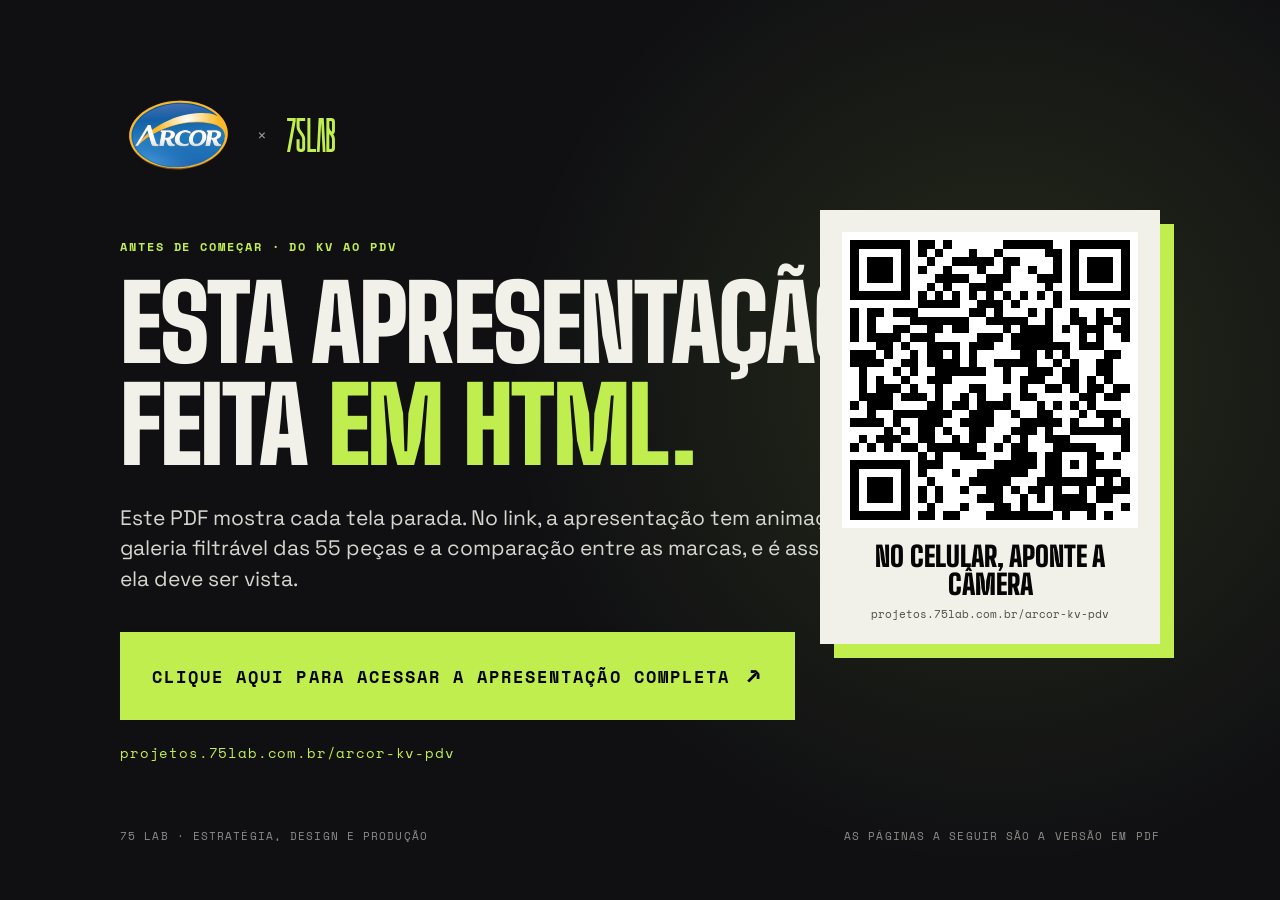
==== pdf-capa.html @ 5bd71863 "PDF: capa de abertura com link clicável para a versão em HTML e uma página por botão nas telas inter" ====
<!doctype html>
<html lang="pt-BR">
<head>
<meta charset="utf-8">
<meta name="robots" content="noindex">
<title>Do KV ao PDV · abrir em HTML</title>
<link href="https://fonts.googleapis.com/css2?family=Big+Shoulders+Display:wght@700;900&family=Space+Grotesk:wght@400;500;600;700&family=Space+Mono:wght@400;700&display=swap" rel="stylesheet">
<link rel="stylesheet" href="assets/deck.css">
<style>
html,body{width:1600px;height:900px;overflow:hidden;background:var(--ink-2)}
.abre{position:absolute;inset:0;padding:96px 120px;color:var(--paper);background:radial-gradient(700px circle at 78% 42%,rgba(192,238,78,.12),transparent 70%),var(--ink-2)}
.abre .marcas{display:flex;align-items:center;gap:20px}
.abre .marcas .arcor{height:78px}.abre .marcas .lab{height:34px}.abre .marcas span{font-family:var(--mono);opacity:.6}
.abre .eyebrow{display:block;margin:64px 0 18px;color:var(--lime)}
.abre h1{font-size:104px;line-height:.98;width:900px}
.abre h1 em{font-style:normal;color:var(--lime)}
.abre p{font-size:21px;line-height:1.45;width:780px;margin:26px 0 38px;opacity:.88}
.abre .botao{font-size:17px;padding:24px 30px;gap:16px}
.abre .botao b{font-size:24px}
.abre .url{display:block;font-family:var(--mono);font-size:14px;letter-spacing:.06em;margin-top:22px;color:var(--lime)}
.abre .qr{position:absolute;right:120px;top:210px;width:340px;background:var(--paper);color:var(--ink);padding:22px;text-align:center;box-shadow:14px 14px 0 var(--lime)}
.abre .qr img{width:100%;display:block;margin-bottom:14px}
.abre .qr b{display:block;font-family:var(--titulo);font-weight:900;font-size:28px;text-transform:uppercase;line-height:1}
.abre .qr small{display:block;font-family:var(--mono);font-size:11px;margin-top:8px;opacity:.7}
.abre .pe{position:absolute;left:120px;right:120px;bottom:56px;font-family:var(--mono);font-size:11px;letter-spacing:.1em;text-transform:uppercase;opacity:.55;display:flex;justify-content:space-between}
</style>
</head>
<body>
<div class="abre">
  <div class="marcas"><img class="arcor" src="assets/logos/arcor.svg" alt="Arcor"><span>×</span><img class="lab" src="assets/logos/75lab-logo-lime.svg" alt="75 LAB"></div>
  <span class="eyebrow">Antes de começar · Do KV ao PDV</span>
  <h1>Esta apresentação foi feita <em>em HTML.</em></h1>
  <p>Este PDF mostra cada tela parada. No link, a apresentação tem animação, a galeria filtrável das 55 peças e a comparação entre as marcas, e é assim que ela deve ser vista.</p>
  <a class="botao cheio" href="https://projetos.75lab.com.br/arcor-kv-pdv/">Clique aqui para acessar a apresentação completa <b>↗</b></a>
  <span class="url">projetos.75lab.com.br/arcor-kv-pdv</span>
  <div class="qr"><img src="assets/qr/kv-pdv.svg" alt="QR da apresentação"><b>No celular, aponte a câmera</b><small>projetos.75lab.com.br/arcor-kv-pdv</small></div>
  <div class="pe"><span>75 LAB · Estratégia, Design e Produção</span><span>As páginas a seguir são a versão em PDF</span></div>
</div>
</body>
</html>
---- assets/deck.css ----
/* Arcor × 75 LAB · Do KV ao PDV · identidade do 75lab.com.br
   palco fixo 1600x900 escalado; cantos retos; Big Shoulders + Space Grotesk + Space Mono */
:root{
  --ink:#050505;--ink-2:#101013;--ink-3:#17171c;--ink-4:#22222a;
  --paper:#F2F1E9;--paper-2:#E7E5DA;--paper-3:#DAD7C8;
  --lime:#C0EE4E;--lime-2:#AFD637;--teal:#01A290;--teal-2:#06C6AE;--alerta:#E8412C;
  --titulo:'Big Shoulders Display',Impact,sans-serif;--corpo:'Space Grotesk',system-ui,sans-serif;--mono:'Space Mono',ui-monospace,monospace;
  --linha-c:rgba(5,5,5,.16);--linha-e:rgba(242,241,233,.16);
  --mx:50%;--my:50%;
  --miolo:.88;--borda:calc(800px - 728px * var(--miolo));
}
*{box-sizing:border-box;margin:0;padding:0}
html,body{height:100%;background:var(--ink);overflow:hidden;color:var(--paper);font-family:var(--corpo);-webkit-font-smoothing:antialiased}
body.tem-mouse,body.tem-mouse *{cursor:none!important}
button{font:inherit;color:inherit;background:none;border:0}
a{color:inherit}
#wrap{position:fixed;inset:0;overflow:hidden;background:var(--ink)}
#stage{position:absolute;left:50%;top:50%;width:1600px;height:900px;margin:-450px 0 0 -800px;transform-origin:center;overflow:hidden;background:var(--ink-2)}

/* ---------- telas ---------- */
.tela{position:absolute;inset:0;overflow:hidden;visibility:hidden;opacity:0}
.tela.ativa{visibility:visible;opacity:1}
/* miolo: o conteúdo encolhe por igual a partir do centro e sobra respiro nas bordas */
.miolo{position:absolute;inset:0;transform:scale(var(--miolo));transform-origin:50% 50%}
.tela[data-tema=claro]{background:var(--paper);color:var(--ink)}
.tela[data-tema=claro2]{background:var(--paper-2);color:var(--ink)}
.tela[data-tema=escuro]{background:var(--ink-2);color:var(--paper)}
.tela[data-tema=lime]{background:var(--lime);color:var(--ink)}
.tela[data-tema=escuro]::before{content:'';position:absolute;inset:0;pointer-events:none;background:radial-gradient(520px circle at var(--mx) var(--my),rgba(192,238,78,.075),rgba(1,162,144,.035) 40%,transparent 70%)}
.grao{position:absolute;inset:0;pointer-events:none;opacity:.07;mix-blend-mode:overlay;z-index:30;background-image:url("data:image/svg+xml;utf8,<svg xmlns='http://www.w3.org/2000/svg' width='160' height='160'><filter id='n'><feTurbulence type='fractalNoise' baseFrequency='.9' numOctaves='2'/></filter><rect width='100%' height='100%' filter='url(%23n)'/></svg>")}

/* ---------- tipografia ---------- */
h1,h2,h3,.num{font-family:var(--titulo);font-weight:900;text-transform:uppercase;letter-spacing:-.02em;line-height:1.04}
h2{font-size:64px}
.eyebrow{font-family:var(--mono);font-weight:700;font-size:12px;letter-spacing:.16em;text-transform:uppercase}
.eyebrow b{color:var(--teal)}
[data-tema=escuro] .eyebrow b{color:var(--lime)}
.apagada{opacity:.38}
.t-lime{color:var(--lime)}.t-teal{color:var(--teal)}
[data-tema=claro] .t-lime,[data-tema=claro2] .t-lime{color:var(--teal)}
.onda{position:relative;white-space:nowrap}
.onda::after{content:'';position:absolute;left:0;right:0;bottom:-.08em;height:.16em;background:url("data:image/svg+xml;utf8,<svg xmlns='http://www.w3.org/2000/svg' width='40' height='12' viewBox='0 0 40 12'><path d='M0 6 Q10 0 20 6 T40 6' fill='none' stroke='%2301A290' stroke-width='3'/></svg>") repeat-x left center/40px 100%;transform:scaleX(0);transform-origin:left;transition:transform .9s cubic-bezier(.2,.7,.2,1) .5s}
.tela.ativa .onda::after{transform:scaleX(1)}
.lead{font-size:18px;line-height:1.5;max-width:640px}
.mono{font-family:var(--mono)}
.peq{font-size:14px;line-height:1.45}
.fonte{position:absolute;left:72px;right:72px;bottom:40px;font-size:9.5px;font-family:var(--mono);opacity:.5;line-height:1.45;letter-spacing:.02em}
.selo{display:inline-flex;align-items:center;gap:8px;font-family:var(--mono);font-size:11px;font-weight:700;letter-spacing:.12em;text-transform:uppercase;padding:6px 10px;background:var(--ink);color:var(--lime)}
[data-tema=escuro] .selo{background:var(--lime);color:var(--ink)}
.selo.pendente{background:transparent;color:inherit;border:2px dashed currentColor}

/* frase de fecho de cada tela */
.fecho{position:absolute;left:72px;right:72px;bottom:86px;display:flex;gap:18px;align-items:flex-start;font-family:var(--mono);font-size:13px;line-height:1.55;letter-spacing:.02em;text-transform:uppercase;padding-top:16px;border-top:2px solid var(--linha-c)}
[data-tema=escuro] .fecho{border-color:var(--linha-e)}
.fecho::before{content:'';flex:none;width:14px;height:14px;margin-top:3px;background:var(--teal)}
[data-tema=escuro] .fecho::before{background:var(--lime)}
[data-tema=lime] .fecho::before{background:var(--ink)}

/* ---------- botões ---------- */
.botao{display:inline-flex;align-items:center;gap:12px;font-family:var(--mono);font-weight:700;font-size:12px;letter-spacing:.12em;text-transform:uppercase;padding:14px 20px;border:2px solid currentColor;background:transparent;color:inherit;text-decoration:none;transition:transform .2s,background .2s,color .2s,box-shadow .2s;white-space:nowrap}
.botao:hover{background:var(--lime);color:var(--ink);border-color:var(--ink);transform:translate(-2px,-2px);box-shadow:3px 3px 0 var(--ink)}
.botao.cheio{background:var(--lime);color:var(--ink);border-color:var(--lime)}
[data-tema=claro] .botao.cheio,[data-tema=claro2] .botao.cheio,[data-tema=lime] .botao.cheio{background:var(--ink);color:var(--lime);border-color:var(--ink)}
.botao.cheio:hover{background:var(--paper);color:var(--ink);border-color:var(--ink)}
.botao.mini{padding:9px 13px;font-size:11px}
.seta::after{content:'→';font-family:var(--corpo);font-size:16px;transition:transform .2s}
.botao:hover .seta::after,.seta:hover::after{transform:translateX(3px)}

/* ícones */
.ic{width:40px;height:40px;fill:none;stroke:currentColor;stroke-width:3;stroke-linecap:square;stroke-linejoin:miter;flex:none}
.ic.p{width:24px;height:24px;stroke-width:3.5}
.ic.g{width:56px;height:56px}
.tela.ativa .ic.vivo{animation:icone 3.2s ease-in-out infinite}
@keyframes icone{0%,100%{transform:translateY(0)}50%{transform:translateY(-4px)}}

/* entrada dos elementos */
.anima{opacity:0;transform:translateY(26px);transition:opacity .7s ease,transform .7s cubic-bezier(.2,.7,.2,1)}
.anima.esq{transform:translateX(-30px)}.anima.dir{transform:translateX(30px)}.anima.zoom{transform:scale(.94)}
.tela.ativa .anima{opacity:1;transform:none}
.tela.ativa .d1{transition-delay:.15s}.tela.ativa .d2{transition-delay:.28s}.tela.ativa .d3{transition-delay:.41s}
.tela.ativa .d4{transition-delay:.54s}.tela.ativa .d5{transition-delay:.67s}.tela.ativa .d6{transition-delay:.8s}.tela.ativa .d7{transition-delay:.93s}

/* barras animadas */
.barra{height:10px;background:rgba(5,5,5,.1);position:relative;overflow:hidden}
[data-tema=escuro] .barra{background:rgba(242,241,233,.1)}
.barra i{position:absolute;left:0;top:0;bottom:0;width:0;background:var(--teal);transition:width 1.2s cubic-bezier(.2,.7,.2,1) .4s}
[data-tema=escuro] .barra i{background:var(--lime)}
.tela.ativa .barra i{width:var(--w)}

/* formas soltas do site */
.forma{position:absolute;pointer-events:none}
.forma.circ{width:150px;height:150px;border-radius:50%;border:2px dashed var(--teal);animation:gira 28s linear infinite;opacity:.55}
.forma.quad{width:22px;height:22px;background:var(--lime)}
.forma.anel{width:46px;height:46px;border-radius:50%;border:3px solid var(--teal-2);animation:pulsa 2.6s ease-in-out infinite}
@keyframes gira{to{transform:rotate(360deg)}}
@keyframes pulsa{50%{transform:scale(1.25);opacity:.4}}

/* ---------- moldura global (topo, rodapé, transição) ---------- */
#topo{position:absolute;top:30px;left:var(--borda);right:var(--borda);height:44px;display:flex;align-items:center;justify-content:space-between;z-index:40;pointer-events:none;transition:color .3s}
#topo .marcas{display:flex;align-items:center;gap:16px;pointer-events:auto}
#topo .marcas img{display:block}
#topo .alp{height:34px}
#topo .lab{height:20px}
#topo .x{font-family:var(--mono);font-size:12px;opacity:.55}
#topo .dir{display:flex;align-items:center;gap:22px}
#topo .cap{font-family:var(--mono);font-size:11px;letter-spacing:.16em;text-transform:uppercase;opacity:.7;transition:opacity .3s}
#btnSumario{pointer-events:auto;display:flex;align-items:center;gap:10px;font-family:var(--mono);font-weight:700;font-size:11px;letter-spacing:.14em;text-transform:uppercase;padding:9px 12px;border:2px solid currentColor;transition:background .2s,color .2s}
#btnSumario:hover{background:var(--lime);color:var(--ink);border-color:var(--ink)}
#btnSumario span{display:grid;gap:3px}#btnSumario span i{display:block;width:14px;height:2px;background:currentColor}
#stage.t-escuro #topo,#stage.t-escuro #rodape{color:var(--paper)}
#stage.t-claro #topo,#stage.t-claro #rodape,#stage.t-lime #topo,#stage.t-lime #rodape{color:var(--ink)}
#stage.t-foto #topo{color:var(--paper)}
#topo .marcas img.m-claro{display:none}
#stage.t-claro #topo .marcas img.m-escuro,#stage.t-lime #topo .marcas img.m-escuro{display:none}
#stage.t-claro #topo .marcas img.m-claro,#stage.t-lime #topo .marcas img.m-claro{display:block}
#stage.capa #topo .cap{opacity:0}

#rodape{position:absolute;left:var(--borda);right:var(--borda);bottom:22px;height:30px;display:flex;align-items:center;justify-content:space-between;z-index:40;font-family:var(--mono);font-size:11px;letter-spacing:.14em;text-transform:uppercase}
#rodape .assin{opacity:.55}
#rodape .nav{display:flex;align-items:center;gap:12px}
#rodape .nav button{width:34px;height:30px;border:2px solid currentColor;display:grid;place-items:center;font-family:var(--corpo);font-size:15px;transition:background .2s,color .2s}
#rodape .nav button:hover{background:var(--lime);color:var(--ink);border-color:var(--ink)}
#rodape .nav button:disabled{opacity:.25}
#cont{min-width:70px;text-align:center}
#prog{position:absolute;left:0;right:0;bottom:0;height:5px;background:rgba(127,127,127,.18);z-index:41}
#prog i{display:block;height:100%;width:0;background:var(--lime);transition:width .6s cubic-bezier(.2,.7,.2,1)}
#stage.t-lime #prog i{background:var(--ink)}

#wipe{position:absolute;inset:0;z-index:60;background:var(--lime);display:grid;place-items:center;pointer-events:none;clip-path:inset(0 0 0 100%)}
#wipe img{height:30px;opacity:.9}
#wipe.ink{background:var(--ink)}

/* sumário */
#sumario{position:absolute;inset:0;z-index:70;background:var(--ink);color:var(--paper);display:none;padding:110px var(--borda) 70px}
#sumario.aberto{display:block;animation:entra .35s ease}
@keyframes entra{from{opacity:0;transform:translateY(-14px)}}
#sumario h2{font-size:56px;margin-bottom:26px}
#sumario h2 span{color:var(--lime)}
#sumario .fechar{position:absolute;top:34px;right:var(--borda)}
#sumario ol{list-style:none;display:grid;grid-template-columns:repeat(4,1fr);gap:0 30px;counter-reset:s}
#sumario li{border-top:2px solid var(--linha-e)}
#sumario li button{width:100%;display:flex;gap:14px;align-items:baseline;padding:11px 4px;text-align:left;font-family:var(--corpo);font-size:16px;line-height:1.25;transition:background .2s,color .2s,padding .2s}
#sumario li button b{font-family:var(--mono);font-size:11px;color:var(--lime);flex:none;width:26px}
#sumario li button:hover,#sumario li button.atual{background:var(--lime);color:var(--ink);padding-left:12px}
#sumario li button:hover b,#sumario li button.atual b{color:var(--ink)}
#sumario .cap-s{grid-column:1/-1;font-family:var(--mono);font-size:11px;letter-spacing:.16em;color:var(--teal-2);text-transform:uppercase;margin:14px 0 6px;border:0}

/* lightbox */
#caixa{position:fixed;inset:0;background:rgba(5,5,5,.94);display:none;z-index:90;flex-direction:column;align-items:center;justify-content:center;gap:16px;padding:40px}
#caixa.aberta{display:flex;animation:entra .25s ease}
#caixa img{max-width:88vw;max-height:78vh;object-fit:contain}
#caixa p{font-family:var(--mono);font-size:12px;color:var(--paper);opacity:.75;letter-spacing:.08em;text-transform:uppercase}
#caixa .fechar{position:absolute;top:22px;right:28px;font-family:var(--mono);font-size:12px;letter-spacing:.12em;color:var(--paper);border:2px solid var(--paper);padding:10px 14px;text-transform:uppercase}
#caixa .fechar:hover{background:var(--lime);color:var(--ink);border-color:var(--lime)}
.amplia{cursor:zoom-in}

/* cursor em dois tons + anel que segue */
#cursor,#anel{position:fixed;left:0;top:0;pointer-events:none;z-index:100;display:none}
body.tem-mouse #cursor,body.tem-mouse #anel{display:block}
#cursor{width:10px;height:10px;margin:-5px 0 0 -5px;border-radius:50%;background:var(--ink);box-shadow:0 0 0 2px var(--paper),0 0 0 4px rgba(5,5,5,.3)}
#anel{width:38px;height:38px;margin:-19px 0 0 -19px;border-radius:50%;border:2px solid var(--ink);box-shadow:0 0 0 2px var(--paper);display:none;transition:width .2s,height .2s,margin .2s,background .2s,border-color .2s}
#anel span{position:absolute;inset:0;display:grid;place-items:center;font-family:var(--mono);font-size:10px;font-weight:700;letter-spacing:.08em;color:var(--ink);opacity:0;transition:opacity .2s;text-transform:uppercase}
#anel.sobre{width:66px;height:66px;margin:-33px 0 0 -33px;background:var(--lime);border-color:var(--ink)}
#anel.sobre span{opacity:1}
body.tem-mouse.clicou #anel{transform:scale(.8)}

/* celular em pé */
#gire{position:fixed;inset:0;z-index:120;background:var(--ink);color:var(--paper);display:none;flex-direction:column;align-items:center;justify-content:center;gap:22px;padding:32px;text-align:center}
#gire img{height:22px}
#gire h3{font-size:40px}
#gire p{font-size:16px;line-height:1.5;opacity:.8;max-width:320px}
#gire .tel{width:54px;height:90px;border:3px solid var(--lime);animation:tomba 2.4s ease-in-out infinite}
@keyframes tomba{0%,30%{transform:rotate(0)}60%,100%{transform:rotate(-90deg)}}
@media (max-width:760px) and (orientation:portrait){body:not(.forcar) #gire{display:flex}}

@media (prefers-reduced-motion:reduce){*{transition:none!important;animation:none!important}}
/* temporizador: barra que enche no botão aberto até o próximo abrir sozinho */
.relogio-auto{position:absolute;left:0;bottom:0;height:4px;width:0;background:var(--teal);z-index:5;pointer-events:none;transition-property:width;transition-timing-function:linear}
[data-tema=escuro] .relogio-auto{background:var(--lime)}
[data-tema=lime] .relogio-auto{background:var(--ink)}
.relogio-auto.corre{width:100%}

/* modo PDF (?pdf=1): tudo no estado final, sem movimento nem controles de navegação */
.pdf .anima{transition:none!important;opacity:1!important;transform:none!important}
.pdf *,.pdf *::before,.pdf *::after{animation:none!important}
.pdf .onda::after{transition:none!important}
.pdf #cursor,.pdf #anel,.pdf #prog,.pdf #btnSumario,.pdf #btnPdf,.pdf #rodape .nav button,.pdf #gire{display:none!important}
.pdf .so-tela{display:none!important}
#btnPdf{pointer-events:auto;display:flex;align-items:center;gap:8px;font-family:var(--mono);font-weight:700;font-size:11px;letter-spacing:.14em;text-transform:uppercase;padding:9px 12px;border:2px solid currentColor;text-decoration:none;transition:background .2s,color .2s}
#btnPdf svg{width:14px;height:14px;fill:none;stroke:currentColor;stroke-width:2.6;stroke-linecap:square}
#btnPdf:hover{background:var(--lime);color:var(--ink);border-color:var(--ink)}
#topo .dir{gap:12px}
#topo .dir .cap{margin-right:10px}
.pdf *,.pdf *::before,.pdf *::after{transition:none!important}
/* =====================================================================
   REORGANIZAÇÃO 29/10: capítulos, resumo e telas novas
   ===================================================================== */
/* chamada de clique: tudo que se clica diz que se clica */
.cta{display:inline-flex;align-items:center;gap:8px;font-family:var(--mono);font-size:11px;font-weight:700;letter-spacing:.12em;text-transform:uppercase;padding:6px 10px 6px 8px;background:var(--lime);color:var(--ink);position:absolute;z-index:6;white-space:nowrap}
.cta .ic{width:18px;height:18px;stroke-width:3.2;animation:toque 1.6s ease-in-out infinite}
[data-tema=lime] .cta{background:var(--ink);color:var(--lime)}
@keyframes toque{0%,100%{transform:translateY(0)}50%{transform:translateY(-3px) rotate(-8deg)}}
.destaque-cap{display:inline-block;font-family:var(--mono);font-weight:700;font-size:13px;letter-spacing:.16em;text-transform:uppercase;background:var(--ink);color:var(--lime);padding:7px 12px}
[data-tema=escuro] .destaque-cap{background:var(--lime);color:var(--ink)}

/* sumário em colunas, agrupado por capítulo */
#sumario ol{display:block;column-count:4;column-gap:30px}
#sumario li{break-inside:avoid}
#sumario li.cap-s{border:0;color:var(--lime);font-family:var(--mono);font-size:11px;letter-spacing:.16em;text-transform:uppercase;padding:14px 0 4px}
#sumario li button{padding:8px 4px;font-size:14.5px}

/* capa de capítulo */
.s-cap .num-cap{position:absolute;right:40px;bottom:-60px;font-family:var(--titulo);font-weight:900;font-size:640px;line-height:.8;color:var(--lime);opacity:.1;letter-spacing:-.04em}
.s-cap .texto{position:absolute;left:72px;top:190px;width:900px}
.s-cap .eyebrow{display:block;margin-bottom:22px}
.s-cap h2{font-size:118px;line-height:.96;margin-bottom:24px}
.s-cap .lead{font-size:24px;max-width:780px;opacity:.85}
.s-cap .dentro{position:absolute;left:1050px;top:200px;width:478px;list-style:none;counter-reset:d}
.s-cap .dentro li{display:flex;gap:16px;align-items:baseline;padding:13px 6px;border-top:2px solid var(--linha-e);font-size:19px;line-height:1.3;transition:background .2s,color .2s,padding .2s}
.s-cap .dentro li:hover{background:var(--lime);color:var(--ink);padding-left:14px}
.s-cap .dentro li i{font-style:normal;font-family:var(--mono);font-size:11px;color:var(--lime);font-weight:700}
.s-cap .dentro li:hover i{color:var(--ink)}
.s-cap .trilha-cap{position:absolute;left:72px;right:72px;bottom:100px;display:grid;grid-template-columns:repeat(8,1fr);gap:6px}
.s-cap .trilha-cap span{border-top:5px solid rgba(242,241,233,.18);padding-top:9px;font-family:var(--mono);font-size:11px;font-weight:700;letter-spacing:.1em;opacity:.55;transition:opacity .2s,border-color .2s}
.s-cap .trilha-cap span b{display:block;font-family:var(--corpo);font-weight:500;font-size:12.5px;letter-spacing:0;margin-top:4px;line-height:1.25}
.s-cap .trilha-cap span.feito{border-color:var(--teal-2);opacity:.75}
.s-cap .trilha-cap span.on{border-color:var(--lime);opacity:1;color:var(--lime)}
.s-cap .trilha-cap span:hover{opacity:1}

/* resumo executivo */
.s-res .destaque-cap{position:absolute;left:72px;top:110px}
.s-res h2{position:absolute;left:72px;top:160px;width:1300px;font-size:60px}
.s-res .quatro{position:absolute;left:72px;right:72px;top:318px;display:grid;grid-template-columns:repeat(4,1fr);gap:14px}
.s-res .bl{background:#fff;border:2px solid var(--linha-c);padding:22px 22px 20px;position:relative;min-height:330px}
.s-res .bl:nth-child(2){background:var(--ink);color:var(--paper);border-color:var(--ink)}
.s-res .bl .n{font-family:var(--mono);font-size:11px;font-weight:700;color:var(--teal);letter-spacing:.12em}
.s-res .bl:nth-child(2) .n,.s-res .bl:nth-child(2) strong{color:var(--lime)}
.s-res .bl b{display:block;font-family:var(--titulo);font-weight:900;font-size:30px;text-transform:uppercase;margin:6px 0 14px}
.s-res .bl strong{display:block;font-family:var(--titulo);font-weight:900;font-size:86px;line-height:.85;color:var(--teal)}
.s-res .bl em{display:block;font-style:normal;font-family:var(--mono);font-size:11px;letter-spacing:.1em;text-transform:uppercase;margin:6px 0 14px;opacity:.8}
.s-res .bl p{font-size:15.5px;line-height:1.45}
.s-res .faixa-res{position:absolute;left:72px;right:72px;top:672px;display:grid;grid-template-columns:repeat(3,1fr);gap:14px}
.s-res .faixa-res div{display:flex;gap:12px;align-items:flex-start;border-top:3px solid var(--ink);padding-top:12px;font-size:15px;line-height:1.4}
.s-res .faixa-res .ic{width:26px;height:26px;color:var(--teal);flex:none}

/* =====================================================================
   DO KV AO PDV · peças comuns
   ===================================================================== */
#topo .arc{height:40px}
#topo .marcas{transition:opacity .3s}
#stage.capa #topo .marcas{opacity:0}
.tela>.miolo>.eyebrow{position:absolute;left:72px;top:104px}
.tela>.miolo>h2{position:absolute;left:72px;top:134px;width:1300px;font-size:58px}
.num{font-family:var(--titulo);font-weight:900;letter-spacing:-.02em;line-height:.9}
.duas-marcas{display:flex;align-items:center;gap:22px}
.duas-marcas .arcor{height:92px;display:block}
.duas-marcas .lab{height:40px;display:block}
.duas-marcas span{font-family:var(--mono);font-size:16px;opacity:.6}
.liga{fill:none;stroke:var(--teal);stroke-width:3;stroke-dasharray:1600;stroke-dashoffset:1600;transition:stroke-dashoffset 1.6s cubic-bezier(.4,0,.2,1) .6s}
[data-tema=escuro] .liga{stroke:var(--lime)}
.tela.ativa .liga{stroke-dashoffset:0}
.etq{position:absolute;left:10px;bottom:10px;background:var(--lime);color:var(--ink);padding:4px 9px 5px;font-family:var(--mono);font-size:9.5px;font-weight:700;letter-spacing:.08em;text-transform:uppercase;line-height:1.3;z-index:2}
.etq b{display:block;font-family:var(--titulo);font-weight:900;font-size:16px;letter-spacing:0}
figure{margin:0}
.amplia img{transition:transform .35s}
.amplia:hover img,img.amplia:hover{transform:translateY(-3px)}

/* 01 capa */
.s-capa{background:#000}
.s-capa .kvs-capa{position:absolute;top:-60px;bottom:-60px;left:760px;right:-120px;display:grid;grid-template-columns:1fr 1fr;grid-template-rows:1fr 1fr;gap:14px;transform:rotate(-5deg)}
.s-capa .kvs-capa img{width:100%;height:100%;object-fit:cover;display:block;animation:respira-kv 14s ease-in-out infinite}
.s-capa .kvs-capa img:nth-child(2){animation-delay:-3.5s}.s-capa .kvs-capa img:nth-child(3){animation-delay:-7s}.s-capa .kvs-capa img:nth-child(4){animation-delay:-10.5s}
@keyframes respira-kv{0%,100%{transform:scale(1)}50%{transform:scale(1.05)}}
.s-capa .veu{position:absolute;inset:0;background:linear-gradient(90deg,#050505 0%,#050505 44%,rgba(5,5,5,.7) 56%,rgba(5,5,5,.1) 80%),linear-gradient(0deg,rgba(5,5,5,.85),transparent 30%)}
.s-capa .texto{position:absolute;left:72px;top:112px;width:880px}
.s-capa .eyebrow{display:block;margin-top:30px}
.s-capa h1{font-size:104px;line-height:1.02;margin:16px 0 20px}
.s-capa h1 span{color:var(--lime)}
.s-capa .lead{font-size:18px;opacity:.88;max-width:640px;margin-bottom:24px}
.nums-capa{display:flex;gap:28px;margin-bottom:28px}
.nums-capa span{font-family:var(--mono);font-size:11px;font-weight:700;letter-spacing:.1em;text-transform:uppercase;opacity:.85}
.nums-capa b{display:block;font-family:var(--titulo);font-size:56px;color:var(--lime);line-height:1;letter-spacing:0}
.s-capa .acoes{display:flex;gap:12px;flex-wrap:wrap}
.s-capa .marquee{position:absolute;left:0;right:0;bottom:84px;height:52px;background:var(--lime);color:var(--ink);overflow:hidden;display:flex;align-items:center;transform:rotate(-1.2deg) scale(1.03)}
.s-capa .marquee div{display:flex;gap:40px;white-space:nowrap;font-family:var(--titulo);font-weight:900;font-size:28px;text-transform:uppercase;animation:corre 38s linear infinite;padding-left:40px}
.s-capa .marquee span::after{content:'✦';margin-left:40px;font-size:18px;vertical-align:middle}
@keyframes corre{to{transform:translateX(-50%)}}

/* 02 por que */
.s-porq>.miolo>.lead{position:absolute;left:72px;top:290px;width:900px;font-size:19px;max-width:none}
.s-porq .trio{position:absolute;left:72px;right:72px;top:420px;display:flex;align-items:stretch}
.s-porq .trio>div{flex:1;background:#fff;border:2px solid var(--ink);padding:24px}
.s-porq .trio>div.sai{background:var(--ink);color:var(--paper)}
.s-porq .trio .n{font-family:var(--mono);font-size:11px;font-weight:700;letter-spacing:.14em;text-transform:uppercase;color:var(--teal)}
.s-porq .trio .sai .n{color:var(--lime)}
.s-porq .trio .num{display:block;font-size:110px;color:var(--teal);margin:6px 0 4px}
.s-porq .trio .sai .num{color:var(--lime)}
.s-porq .trio b{display:block;font-family:var(--titulo);font-weight:900;font-size:28px;text-transform:uppercase;margin-bottom:8px}
.s-porq .trio p{font-size:15px;line-height:1.45}
.sta{flex:0 0 56px;position:relative;font-style:normal}
.sta::before{content:'';position:absolute;left:8px;right:14px;top:50%;height:3px;background:var(--teal)}
.sta::after{content:'';position:absolute;right:6px;top:calc(50% - 8px);border:9px solid transparent;border-left:10px solid var(--teal);border-right:0}
.s-porq .aviso{position:absolute;left:72px;right:72px;top:728px;display:flex;gap:10px;align-items:center;font-family:var(--mono);font-size:11.5px;letter-spacing:.04em;opacity:.75}
.s-porq .aviso .ic{color:var(--teal)}

/* 03 KVs */
.s-kvs .quatro-kv{position:absolute;left:72px;right:72px;top:262px;display:grid;grid-template-columns:1fr 1fr;gap:16px 18px}
.s-kvs figure{position:relative;height:250px;overflow:hidden;background:#000}
.s-kvs figure img{width:100%;height:100%;object-fit:cover;display:block;opacity:.92}
.s-kvs figure::after{content:'';position:absolute;inset:0;background:linear-gradient(0deg,rgba(5,5,5,.9),rgba(5,5,5,0) 55%);pointer-events:none}
.s-kvs figure q{position:absolute;left:20px;right:140px;bottom:16px;z-index:2;font-family:var(--titulo);font-weight:900;font-size:30px;line-height:1.02;text-transform:uppercase;quotes:'“' '”'}
.s-kvs figure span{position:absolute;right:16px;bottom:18px;z-index:2;font-family:var(--mono);font-size:11px;font-weight:700;letter-spacing:.12em;text-transform:uppercase;color:var(--lime)}
.s-kvs .cta{right:72px;top:228px}

/* 04 método */
.s-met .degraus4{position:absolute;left:72px;right:72px;top:262px;display:grid;grid-template-columns:repeat(4,1fr);gap:16px}
.s-met .dg{background:#fff;border:2px solid var(--ink);padding:22px 20px 18px;position:relative;min-height:250px}
.s-met .dg .n{position:absolute;top:16px;right:18px;font-family:var(--titulo);font-weight:900;font-size:40px;color:var(--teal);line-height:1}
.s-met .dg .ic{color:var(--teal)}
.s-met .dg b{display:block;font-family:var(--titulo);font-weight:900;font-size:27px;text-transform:uppercase;margin:12px 0 8px;line-height:1.02}
.s-met .dg p{font-size:14.5px;line-height:1.45;margin-bottom:12px}
.s-met .dg em{display:block;font-style:normal;font-family:var(--mono);font-size:10.5px;font-weight:700;letter-spacing:.04em;text-transform:uppercase;border-top:2px dashed var(--linha-c);padding-top:10px;color:var(--teal)}
.s-met .liga-met{position:absolute;left:0;right:0;bottom:-26px;width:100%;height:20px;color:var(--teal)}
.s-met .exemplo{position:absolute;left:72px;right:72px;top:572px;display:flex;align-items:center;gap:14px;background:var(--ink);color:var(--paper);padding:14px}
.s-met .exemplo img{height:150px;width:auto;display:block}
.s-met .exemplo img:first-child{width:268px;object-fit:cover}
.s-met .exemplo .seta-ex{width:40px;height:40px;color:var(--lime)}
.s-met .exemplo p{flex:1;font-family:var(--titulo);font-weight:900;font-size:26px;line-height:1.05;text-transform:uppercase;padding-left:10px}

/* 05 a regra */
.s-reg .lados{position:absolute;left:72px;top:262px;width:880px;display:grid;grid-template-columns:1fr 1fr;gap:16px}
.s-reg .lados>div{border:2px solid var(--linha-e);padding:20px 22px}
.s-reg .lados .entra{border-color:var(--lime)}
.s-reg .lados .eyebrow{display:flex;align-items:center;gap:8px;margin-bottom:12px}
.s-reg .entra .eyebrow{color:var(--lime)}
.s-reg .sai .eyebrow{color:#FF6B57}
.s-reg ul{list-style:none}
.s-reg li{padding:10px 0;border-top:1px solid var(--linha-e);font-size:16px}
.s-reg .sai li{opacity:.7;text-decoration:line-through;text-decoration-color:rgba(255,107,87,.7)}
.s-reg .foto-regra{position:absolute;left:1000px;right:72px;top:262px}
.s-reg .foto-regra img{width:100%;height:330px;object-fit:cover;display:block;border:2px solid var(--linha-e)}
.s-reg .foto-regra p{font-size:15px;line-height:1.45;margin-top:14px}
.s-reg .foto-regra p b{display:block;font-family:var(--titulo);font-weight:900;font-size:24px;text-transform:uppercase;color:var(--lime);margin-bottom:4px}

/* 06 sistema */
.s-sis .pesos{position:absolute;left:72px;right:72px;top:290px;display:grid;grid-template-columns:repeat(3,1fr);gap:16px}
.s-sis .ps{border:3px solid var(--ink);padding:22px;background:rgba(255,255,255,.35)}
.s-sis .ps:nth-child(3){background:var(--ink);color:var(--paper)}
.s-sis .tag{display:inline-block;font-family:var(--mono);font-size:11px;font-weight:700;letter-spacing:.12em;text-transform:uppercase;background:var(--ink);color:var(--lime);padding:5px 9px}
.s-sis .ps:nth-child(3) .tag{background:var(--lime);color:var(--ink)}
.s-sis .ps b{display:block;font-family:var(--titulo);font-weight:900;font-size:40px;text-transform:uppercase;margin:12px 0 8px}
.s-sis .ps p{font-size:15px;line-height:1.45;min-height:88px}
.s-sis .tir{margin-top:14px;display:grid;gap:7px}
.s-sis .tir i{display:block;font-style:normal;position:relative;font-family:var(--titulo);font-weight:900;font-size:20px;text-align:right;padding:2px 0 3px;border-bottom:2px solid currentColor}
.s-sis .tir i::before{content:'';position:absolute;left:0;bottom:-2px;height:8px;width:var(--w);min-width:6px;background:currentColor;transform:scaleX(0);transform-origin:left;transition:transform 1s cubic-bezier(.2,.7,.2,1) .6s}
.s-sis.ativa .tir i::before{transform:none}
.s-sis .tir span{position:absolute;left:0;top:4px;font-family:var(--mono);font-size:10.5px;font-weight:700;letter-spacing:.06em;text-transform:uppercase}

/* 07 a 10 · as quatro marcas */
.s-mrc{color:var(--paper)}
.s-mrc .fundo-m{position:absolute;inset:0}
.s-rk .fundo-m{background:radial-gradient(circle at 78% 40%,#262626 0,#0b0b0b 60%)}
.s-tg .fundo-m{background:radial-gradient(circle at 25% 45%,#2C7BE5 0,#14469E 65%)}
.s-7b .fundo-m{background:linear-gradient(135deg,#1B2A6B 0,#0F1940 100%)}
.s-bt .fundo-m{background:radial-gradient(circle at 50% 40%,#4A2C1C 0,#1E110A 70%)}
.s-mrc .fundo-m::after{content:'';position:absolute;inset:0;background:repeating-radial-gradient(circle at 80% 40%,rgba(255,255,255,.035) 0 2px,transparent 2px 22px);pointer-events:none}
.s-mrc .eyebrow b{color:var(--m1)}
.t-m{color:var(--m1)}
.s-mrc .leitura{display:grid;gap:0}
.s-mrc .leitura div{display:grid;grid-template-columns:110px 1fr;gap:14px;padding:11px 0;border-top:2px solid rgba(255,255,255,.16)}
.s-mrc .leitura dt{font-family:var(--mono);font-size:11px;font-weight:700;letter-spacing:.12em;text-transform:uppercase;color:var(--m1);padding-top:3px}
.s-mrc .leitura dd{font-size:16px;line-height:1.4;margin:0}
.s-mrc .heroi{position:absolute;overflow:hidden;background:#e9e9e7}
.s-mrc .heroi img{width:100%;height:100%;object-fit:cover;display:block}
.s-mrc .etq{background:var(--m1);color:#111}
.s-mrc .kv-m{position:absolute;object-fit:cover;display:block;border:3px solid var(--m1)}
.s-mrc .faixa-m{position:absolute;display:grid;gap:10px}
.s-mrc .faixa-m img{width:100%;height:100%;object-fit:cover;display:block;background:#e9e9e7}
.s-mrc .porque{position:absolute;font-family:var(--titulo);font-weight:900;font-size:24px;line-height:1.08;text-transform:uppercase;padding-left:16px;border-left:5px solid var(--m1)}
/* Rocklets: KV e leitura à esquerda, herói alto à direita */
.s-rk>.miolo>h2{width:820px;font-size:56px}
.s-rk .kv-m{left:72px;top:262px;width:380px;height:214px}
.s-rk .leitura{position:absolute;left:480px;top:262px;width:440px}
.s-rk .heroi{left:970px;top:104px;width:558px;height:628px}
.s-rk .faixa-m{left:72px;top:530px;width:848px;height:160px;grid-template-columns:repeat(4,1fr)}
.s-rk .porque{left:72px;top:716px;width:848px;font-size:21px}
/* Tortuguita: herói à esquerda, leitura e KV à direita */
.s-tg .heroi{left:72px;top:104px;width:560px;height:628px}
.s-tg>.miolo>.eyebrow{left:680px}
.s-tg>.miolo>h2{left:680px;width:848px;font-size:56px}
.s-tg .leitura{position:absolute;left:680px;top:286px;width:500px}
.s-tg .kv-m{left:1210px;top:300px;width:318px;height:179px}
.s-tg .faixa-m{left:680px;top:532px;width:848px;height:150px;grid-template-columns:repeat(4,1fr)}
.s-tg .porque{left:680px;top:706px;width:848px;font-size:20px}
/* 7Belo: KV em faixa no topo à direita, leitura em colunas, três heróis */
.s-7b .cab-m{position:absolute;left:72px;top:104px;width:640px}
.s-7b .cab-m .eyebrow{display:block;margin-bottom:12px}
.s-7b .cab-m h2{font-size:60px}
.s-7b .kv-m{left:780px;top:104px;width:748px;height:200px}
.s-7b .leitura{position:absolute;left:72px;right:72px;top:328px;grid-template-columns:repeat(4,1fr);gap:0 22px}
.s-7b .leitura div{grid-template-columns:1fr;gap:6px}
.s-7b .tres-h{position:absolute;left:72px;top:470px;width:1080px;height:260px;display:grid;grid-template-columns:1fr 1.2fr 1fr;gap:12px}
.s-7b .tres-h figure{position:relative;overflow:hidden;background:#e9e9e7}
.s-7b .tres-h img{width:100%;height:100%;object-fit:cover;display:block}
.s-7b .porque{left:1190px;top:480px;width:338px;font-size:22px}
/* Butter Toffees: herói no centro, leitura dos dois lados */
.s-bt>.miolo>.eyebrow{left:72px;top:104px}
.s-bt>.miolo>h2{font-size:54px;width:1400px;color:var(--m2)}
.s-bt .leitura{position:absolute;left:72px;top:262px;width:380px}
.s-bt .leitura.dir-l{left:1148px}
.s-bt .heroi{left:480px;top:220px;width:640px;height:420px;border:2px solid var(--m1)}
.s-bt .kv-m{left:1148px;top:474px;width:380px;height:214px}
.s-bt .faixa-m{left:72px;top:474px;width:380px;height:214px;grid-template-columns:repeat(3,1fr)}
.s-bt .porque{left:480px;top:668px;width:640px;font-size:21px;color:var(--m2)}

/* 11 galeria */
.s-gal .filtros{position:absolute;left:72px;top:232px;display:flex;gap:6px}
.s-gal .pesos-f{top:278px}
.s-gal .filtros button{font-family:var(--mono);font-size:11px;font-weight:700;letter-spacing:.1em;text-transform:uppercase;padding:9px 12px;border:2px solid var(--ink);transition:background .2s,color .2s}
.s-gal .filtros button.on,.s-gal .filtros button:hover{background:var(--ink);color:var(--lime)}
.s-gal .pesos-f button{padding:6px 10px;font-size:10px;border-color:var(--linha-c)}
.s-gal .grade-g{position:absolute;left:72px;top:330px;width:900px;height:410px;display:grid;grid-template-columns:repeat(5,1fr);grid-auto-rows:131px;gap:9px;overflow:hidden;align-content:start}
.s-gal .grade-g button{position:relative;background:#fff;border:2px solid transparent;overflow:hidden;animation:surge .4s both}
.s-gal .grade-g button img{width:100%;height:100%;object-fit:cover;display:block}
.s-gal .grade-g button span{position:absolute;left:0;right:0;bottom:0;background:rgba(5,5,5,.78);color:var(--paper);font-family:var(--mono);font-size:9.5px;font-weight:700;letter-spacing:.06em;text-transform:uppercase;padding:4px 6px;text-align:left}
.s-gal .grade-g button.on{border-color:var(--teal)}
.s-gal .grade-g button.on span{background:var(--teal)}
@keyframes surge{from{opacity:0;transform:translateY(12px)}}
.s-gal .ficha-g{position:absolute;left:1000px;right:72px;top:232px;height:508px;background:var(--ink);color:var(--paper);display:flex;flex-direction:column}
.s-gal .ficha-g figure{flex:1;background:#e9e9e7;overflow:hidden;position:relative;cursor:zoom-in}
.s-gal .ficha-g figure img{width:100%;height:100%;object-fit:contain;display:block}
.s-gal .ficha-g .dados{padding:16px 18px}
.s-gal .ficha-g .dados b{display:block;font-family:var(--titulo);font-weight:900;font-size:26px;text-transform:uppercase;line-height:1.02}
.s-gal .ficha-g .dados .cod{font-family:var(--mono);font-size:11px;font-weight:700;letter-spacing:.12em;color:var(--lime)}
.s-gal .ficha-g .dados p{font-size:13.5px;line-height:1.4;margin:6px 0 10px;opacity:.85}
.s-gal .ficha-g .dados dl{display:grid;grid-template-columns:repeat(3,1fr);gap:8px;margin:0}
.s-gal .ficha-g .dados dt{font-family:var(--mono);font-size:9.5px;letter-spacing:.1em;text-transform:uppercase;opacity:.6}
.s-gal .ficha-g .dados dd{margin:2px 0 0;font-size:12.5px;font-weight:600}
.s-gal .cta{right:72px;top:192px}
.s-gal .todas-g{display:none}
.pdf .s-gal:not(.estados) .filtros,.pdf .s-gal:not(.estados) .grade-g,.pdf .s-gal:not(.estados) .ficha-g{display:none}
.pdf .s-gal:not(.estados) .todas-g{display:grid;position:absolute;left:72px;right:72px;top:232px;grid-template-columns:repeat(11,1fr);gap:6px}
.pdf .s-gal:not(.estados) .todas-g div{position:relative;background:#fff;height:96px;overflow:hidden}
.pdf .s-gal:not(.estados) .todas-g img{width:100%;height:100%;object-fit:cover;display:block}
.pdf .s-gal:not(.estados) .todas-g span{position:absolute;left:0;bottom:0;background:rgba(5,5,5,.8);color:var(--paper);font-family:var(--mono);font-size:8px;font-weight:700;padding:2px 4px}

/* 12 a mesma peça */
.s-cmp .tipos{position:absolute;left:72px;top:232px;display:flex;gap:6px}
.s-cmp .tipos button{position:relative;font-family:var(--mono);font-size:11px;font-weight:700;letter-spacing:.1em;text-transform:uppercase;padding:9px 12px;border:2px solid var(--paper);transition:background .2s,color .2s;overflow:hidden}
.s-cmp .tipos button.on,.s-cmp .tipos button:hover{background:var(--lime);color:var(--ink);border-color:var(--lime)}
.s-cmp .quatro-c{position:absolute;left:72px;right:72px;top:290px;height:420px;display:grid;grid-template-columns:repeat(4,1fr);gap:14px}
.s-cmp .quatro-c figure{position:relative;background:#e9e9e7;overflow:hidden;animation:surge .45s both}
.s-cmp .quatro-c figure:nth-child(2){animation-delay:.08s}.s-cmp .quatro-c figure:nth-child(3){animation-delay:.16s}.s-cmp .quatro-c figure:nth-child(4){animation-delay:.24s}
.s-cmp .quatro-c img{width:100%;height:100%;object-fit:cover;display:block}
.s-cmp .quatro-c .etq{background:var(--cor)}
.s-cmp .leg-c{position:absolute;left:72px;right:72px;top:732px;font-size:17px;line-height:1.45;max-width:1100px}
.s-cmp .cta{right:72px;top:238px}

/* 13 jornada */
.s-jor .caminho{position:absolute;left:72px;right:72px;top:262px;display:grid;grid-template-columns:repeat(5,1fr);gap:14px}
.s-jor .trilha-j{position:absolute;left:0;right:0;top:-30px;width:100%;height:24px;color:var(--teal)}
.s-jor .et{background:#fff;border:2px solid var(--ink);padding:16px 14px 14px;position:relative}
.s-jor .et .n{position:absolute;top:-16px;left:14px;background:var(--teal);color:#fff;font-family:var(--titulo);font-weight:900;font-size:20px;padding:1px 10px}
.s-jor .et b{display:block;font-family:var(--titulo);font-weight:900;font-size:30px;text-transform:uppercase;margin-top:6px}
.s-jor .et p{font-size:14px;opacity:.8;margin:2px 0 10px}
.s-jor .et .imgs{display:grid;grid-template-columns:1fr 1fr;gap:6px;height:200px}
.s-jor .et .imgs img{width:100%;height:100%;object-fit:cover;display:block;background:#e9e9e7}
.s-jor .et em{display:block;font-style:normal;font-family:var(--mono);font-size:10px;font-weight:700;letter-spacing:.06em;text-transform:uppercase;margin-top:10px;color:var(--teal)}
.s-jor .porque-j{position:absolute;left:72px;right:72px;top:668px;font-family:var(--titulo);font-weight:900;font-size:26px;line-height:1.08;text-transform:uppercase;padding-left:16px;border-left:5px solid var(--teal);max-width:1200px}

/* 14 depois da aprovação */
.s-dep2 .trilho-d{position:absolute;left:72px;right:72px;top:286px;display:grid;grid-template-columns:repeat(5,1fr);gap:22px}
.s-dep2 .linha-d{position:absolute;left:31px;right:0;top:30px;height:3px;background:var(--linha-e)}
.s-dep2 .linha-d::after{content:'';position:absolute;left:0;top:0;bottom:0;width:0;background:var(--lime);transition:width 2.2s cubic-bezier(.4,0,.2,1) .5s}
.s-dep2.ativa .linha-d::after{width:100%}
.s-dep2 .pd{position:relative;padding-top:84px}
.s-dep2 .bol{position:absolute;top:0;left:0;width:62px;height:62px;border:3px solid var(--lime);background:var(--ink-2);display:grid;place-items:center;font-family:var(--titulo);font-weight:900;font-size:28px;color:var(--lime)}
.s-dep2 .pd:first-of-type .bol{background:var(--lime);color:var(--ink)}
.s-dep2 .pd em{font-style:normal;font-family:var(--mono);font-size:11px;font-weight:700;letter-spacing:.12em;text-transform:uppercase;opacity:.7}
.s-dep2 .pd b{display:block;font-family:var(--titulo);font-weight:900;font-size:30px;text-transform:uppercase;margin:4px 0 10px}
.s-dep2 .pd p{font-size:15px;line-height:1.45;opacity:.9}
.s-dep2 .acoes-d{position:absolute;left:72px;top:640px;display:flex;gap:12px}

/* 15 encerramento */
.s-fim2 .duas-marcas{position:absolute;left:72px;top:104px}
.s-fim2 .duas-marcas .arcor{height:76px}
.s-fim2 .duas-marcas .lab{height:34px}
.s-fim2>.miolo>h2{top:212px;font-size:96px;width:900px;line-height:.98}
.s-fim2>.miolo>.lead{position:absolute;left:72px;top:430px;width:760px;font-size:19px}
.s-fim2 .acoes{position:absolute;left:72px;top:536px;display:flex;gap:12px;flex-wrap:wrap;width:820px}
.s-fim2 .mosaico-f{position:absolute;left:1000px;right:72px;top:104px;height:620px;display:grid;grid-template-columns:1fr 1fr;gap:10px}
.s-fim2 .mosaico-f img{width:100%;height:100%;object-fit:cover;display:block;border:3px solid var(--ink);background:#e9e9e7}
.s-fim2 .inst{position:absolute;left:72px;right:72px;bottom:66px;font-family:var(--mono);font-size:10.5px;line-height:1.6;border-top:2px solid rgba(5,5,5,.25);padding-top:14px}

.pdf .cta{display:none!important}
/* ajustes: título da capa em duas linhas e miniaturas presas à altura da faixa */
.s-capa h1{font-size:86px;margin:14px 0 18px}
.s-capa h1 br{display:block}
.s-mrc .faixa-m{grid-template-rows:minmax(0,1fr)}
.s-mrc .faixa-m img{min-height:0;min-width:0}
.s-tg .faixa-m{top:548px;height:140px}
.s-tg .porque{top:712px}
.s-capa .kvs-capa{left:900px}
.s-gal .ficha-g .dados dl{grid-template-columns:repeat(4,auto);gap:8px 18px}
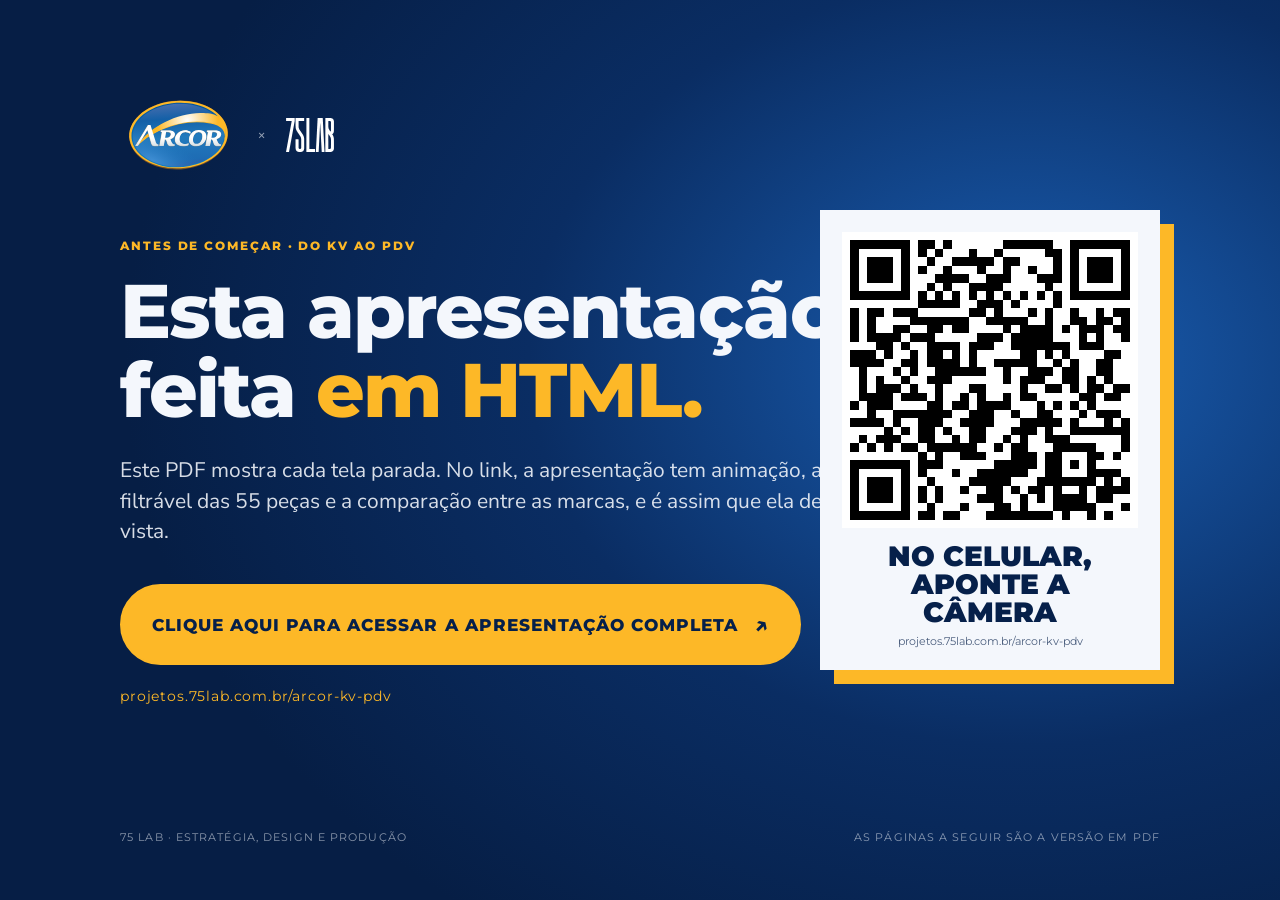
==== commit 2c3252d8: "Do KV ao PDV: tema Arcor (azul e dourado, Montserrat e Nunito Sans, cantos suaves, transição com o l" ====
--- a/pdf-capa.html
+++ b/pdf-capa.html
@@ -4,15 +4,15 @@
 <meta charset="utf-8">
 <meta name="robots" content="noindex">
 <title>Do KV ao PDV · abrir em HTML</title>
-<link href="https://fonts.googleapis.com/css2?family=Big+Shoulders+Display:wght@700;900&family=Space+Grotesk:wght@400;500;600;700&family=Space+Mono:wght@400;700&display=swap" rel="stylesheet">
+<link href="https://fonts.googleapis.com/css2?family=Montserrat:wght@600;700;800;900&family=Nunito+Sans:opsz,wght@6..12,400;6..12,600;6..12,700;6..12,800&display=swap" rel="stylesheet">
 <link rel="stylesheet" href="assets/deck.css">
 <style>
 html,body{width:1600px;height:900px;overflow:hidden;background:var(--ink-2)}
-.abre{position:absolute;inset:0;padding:96px 120px;color:var(--paper);background:radial-gradient(700px circle at 78% 42%,rgba(192,238,78,.12),transparent 70%),var(--ink-2)}
+.abre{position:absolute;inset:0;padding:96px 120px;color:var(--paper);background:radial-gradient(900px 700px at 80% 40%,#1A5FB4 0,#0A2D63 55%,#061E45 100%)}
 .abre .marcas{display:flex;align-items:center;gap:20px}
-.abre .marcas .arcor{height:78px}.abre .marcas .lab{height:34px}.abre .marcas span{font-family:var(--mono);opacity:.6}
+.abre .marcas .arcor{height:78px}.abre .marcas .lab{height:34px;filter:brightness(0) invert(1)}.abre .marcas span{font-family:var(--mono);opacity:.6}
 .abre .eyebrow{display:block;margin:64px 0 18px;color:var(--lime)}
-.abre h1{font-size:104px;line-height:.98;width:900px}
+.abre h1{font-size:76px;line-height:1.04;width:900px}
 .abre h1 em{font-style:normal;color:var(--lime)}
 .abre p{font-size:21px;line-height:1.45;width:780px;margin:26px 0 38px;opacity:.88}
 .abre .botao{font-size:17px;padding:24px 30px;gap:16px}
--- a/assets/deck.css
+++ b/assets/deck.css
@@ -502,3 +502,185 @@
 .s-tg .porque{top:712px}
 .s-capa .kvs-capa{left:900px}
 .s-gal .ficha-g .dados dl{grid-template-columns:repeat(4,auto);gap:8px 18px}
+
+/* =====================================================================
+   TEMA ARCOR · azul e dourado do logo, tipografia redonda, cantos suaves
+   e nenhuma imagem cortada: peça e KV sempre inteiros, numa moldura branca
+   ===================================================================== */
+:root{
+  --ink:#06204A;--ink-2:#0A2D63;--ink-3:#103C80;--ink-4:#16488F;
+  --paper:#F4F7FC;--paper-2:#E6EDF8;--paper-3:#D3DEEF;
+  --lime:#FDB827;--lime-2:#F5A800;--teal:#1A5FB4;--teal-2:#5B9BE6;--alerta:#E5322D;
+  --titulo:'Montserrat',system-ui,sans-serif;--corpo:'Nunito Sans',system-ui,sans-serif;--mono:'Montserrat',system-ui,sans-serif;
+  --linha-c:rgba(6,32,74,.14);--linha-e:rgba(255,255,255,.2);
+  --raio:18px;--raio-p:10px;
+}
+html,body,#wrap{background:#041733}
+#stage{background:var(--ink-2)}
+.tela[data-tema=escuro]{background:radial-gradient(1100px 760px at 78% 28%,#1652A8 0,#0A2D63 52%,#061E45 100%);color:#fff}
+.tela[data-tema=claro]{background:var(--paper)}
+.tela[data-tema=lime]{background:var(--lime);color:var(--ink)}
+.tela[data-tema=escuro]::before{background:radial-gradient(520px circle at var(--mx) var(--my),rgba(253,184,39,.10),transparent 70%)}
+.grao{opacity:.035}
+
+/* tipografia */
+h1,h2,h3,.num{font-family:var(--titulo);font-weight:800;text-transform:none;letter-spacing:-.025em;line-height:1.06}
+.tela>.miolo>h2{font-size:46px;line-height:1.08}
+.eyebrow{font-family:var(--titulo);font-weight:800;font-size:12px;letter-spacing:.16em}
+.eyebrow b{color:var(--teal)}
+[data-tema=escuro] .eyebrow b,[data-tema=escuro] .eyebrow{color:var(--lime)}
+[data-tema=escuro] .eyebrow{color:rgba(255,255,255,.75)}
+[data-tema=escuro] .eyebrow b{color:var(--lime)}
+.t-lime{color:var(--lime)}
+[data-tema=claro] .t-lime,[data-tema=claro] .t-teal{color:var(--teal)}
+.apagada{opacity:.45}
+.onda::after{background-image:url("data:image/svg+xml;utf8,<svg xmlns='http://www.w3.org/2000/svg' width='40' height='12' viewBox='0 0 40 12'><path d='M0 6 Q10 0 20 6 T40 6' fill='none' stroke='%23FDB827' stroke-width='3.4'/></svg>")}
+.lead{font-family:var(--corpo)}
+
+/* botões, rótulos e moldura geral */
+.botao{border-radius:999px;font-family:var(--titulo);font-weight:800;letter-spacing:.06em;border-width:2px}
+.botao:hover{background:var(--lime);color:var(--ink);border-color:var(--lime);box-shadow:0 8px 22px -8px rgba(6,32,74,.55);transform:translateY(-2px)}
+.botao.cheio{background:var(--lime);color:var(--ink);border-color:var(--lime)}
+[data-tema=claro] .botao.cheio,[data-tema=lime] .botao.cheio{background:var(--teal);color:#fff;border-color:var(--teal)}
+.cta{border-radius:999px;font-family:var(--titulo);font-weight:800;background:var(--lime);color:var(--ink)}
+.etq{border-radius:var(--raio-p);font-family:var(--titulo);font-weight:800;background:var(--lime);color:var(--ink)}
+.etq b{font-family:var(--titulo);font-weight:800;font-size:15px}
+.fonte{font-family:var(--corpo);font-size:11px}
+.liga,[data-tema=escuro] .liga{stroke:var(--lime)}
+[data-tema=claro] .liga{stroke:var(--teal)}
+
+/* moldura: a imagem inteira, centrada, sem corte */
+.moldura,.s-mrc .heroi,.s-7b .tres-h figure,.s-cmp .quatro-c figure,.s-gal .ficha-g figure{background:#fff;border-radius:var(--raio);overflow:hidden}
+.s-mrc .heroi img,.s-7b .tres-h img,.s-cmp .quatro-c img,.s-gal .ficha-g figure img,.s-gal .grade-g button img,.s-mrc .faixa-m img,.s-jor .et .imgs img,.s-fim2 .mosaico-f img,.s-reg .foto-regra img,.s-met .exemplo img{object-fit:contain;background:#fff}
+
+/* moldura global: topo, rodapé, transição, cursor */
+#topo .lab.m-escuro{filter:brightness(0) invert(1)}
+#btnSumario,#btnPdf{border-radius:999px;font-family:var(--titulo);font-weight:800}
+#btnSumario:hover,#btnPdf:hover{background:var(--lime);border-color:var(--lime);color:var(--ink)}
+#rodape{font-family:var(--titulo);font-weight:700}
+#rodape .nav button{border-radius:50%;width:34px;height:34px}
+#rodape .nav button:hover{background:var(--lime);border-color:var(--lime)}
+#prog i{background:var(--lime)}
+#wipe{background:var(--teal)}
+#wipe.ink{background:var(--ink)}
+#wipe img{height:72px;opacity:1}
+#sumario{background:var(--ink)}
+#sumario h2{font-size:44px}
+#sumario li button b{color:var(--lime);font-family:var(--titulo)}
+#sumario li button:hover,#sumario li button.atual{background:var(--lime);color:var(--ink);border-radius:var(--raio-p)}
+#sumario li.cap-s{color:var(--lime);font-family:var(--titulo);font-weight:800}
+#anel.sobre{background:var(--lime)}
+#caixa{background:rgba(4,23,51,.94)}
+#caixa img{background:#fff;border-radius:var(--raio);padding:14px}
+#caixa .fechar{border-radius:999px}
+
+/* 01 capa: KVs inteiros em 16:9 e o arco dourado do logo */
+.s-capa{background:radial-gradient(900px 700px at 80% 40%,#1A5FB4 0,#0A2D63 55%,#061E45 100%)}
+.s-capa .veu{display:none}
+.s-capa .arco{position:absolute;left:-200px;right:-200px;top:470px;height:900px;border-radius:50%;border-top:26px solid var(--lime);opacity:.9;transform:rotate(-4deg);pointer-events:none}
+.s-capa .kvs-capa{left:820px;right:72px;top:118px;bottom:auto;transform:none;grid-template-rows:auto auto;gap:16px}
+.s-capa .kvs-capa img{aspect-ratio:16/9;height:auto;object-fit:contain;border-radius:var(--raio);box-shadow:0 18px 40px -18px rgba(0,0,0,.6);animation:flutua-kv 7s ease-in-out infinite;background:#000}
+.s-capa .kvs-capa img:nth-child(2){animation-delay:-1.75s}.s-capa .kvs-capa img:nth-child(3){animation-delay:-3.5s}.s-capa .kvs-capa img:nth-child(4){animation-delay:-5.25s}
+@keyframes flutua-kv{0%,100%{transform:translateY(0)}50%{transform:translateY(-8px)}}
+.s-capa .texto{width:700px}
+.s-capa h1{font-size:72px;line-height:1.02;letter-spacing:-.03em}
+.s-capa .eyebrow{color:rgba(255,255,255,.8)}
+.nums-capa b{font-family:var(--titulo);font-weight:900;font-size:46px;color:var(--lime)}
+.nums-capa span{font-family:var(--titulo)}
+.s-capa .marquee{background:var(--lime);color:var(--ink)}
+.s-capa .marquee div{font-family:var(--titulo);font-weight:900;font-size:24px}
+.s-capa .marquee span::after{content:'●';font-size:12px}
+
+/* 02 por que */
+.s-porq .trio>div{border-radius:var(--raio);border:0;box-shadow:0 14px 34px -20px rgba(6,32,74,.45)}
+.s-porq .trio>div.sai{background:var(--teal);color:#fff}
+.s-porq .trio .num{font-size:96px;color:var(--teal)}
+.s-porq .trio .sai .num,.s-porq .trio .sai .n{color:var(--lime)}
+.s-porq .trio b{font-size:24px}
+.s-porq .trio .n{font-family:var(--titulo)}
+.sta::before{background:var(--lime)}
+.sta::after{border-left-color:var(--lime)}
+
+/* 03 KVs: quatro KVs inteiros lado a lado */
+.s-kvs .quatro-kv{grid-template-columns:repeat(4,1fr);gap:18px;top:250px}
+.s-kvs figure{height:auto;background:none;overflow:visible}
+.s-kvs figure::after{display:none}
+.s-kvs figure img{aspect-ratio:16/9;height:auto;object-fit:contain;border-radius:var(--raio);opacity:1;background:#000;box-shadow:0 16px 36px -18px rgba(0,0,0,.6)}
+.s-kvs figure q{position:static;display:block;margin-top:18px;font-family:var(--titulo);font-weight:800;font-size:21px;line-height:1.2;text-transform:none;color:#fff}
+.s-kvs figure span{position:static;display:inline-block;margin-top:12px;font-family:var(--titulo);font-weight:800;background:var(--lime);color:var(--ink);padding:4px 10px;border-radius:999px}
+
+/* 04 método */
+.s-met .dg{border:0;border-radius:var(--raio);box-shadow:0 14px 34px -20px rgba(6,32,74,.45)}
+.s-met .dg .n{font-family:var(--titulo);font-weight:900;color:var(--lime);-webkit-text-stroke:1px var(--teal)}
+.s-met .dg b{font-size:21px}
+.s-met .dg em{font-family:var(--titulo);color:var(--teal)}
+.s-met .exemplo{background:var(--teal);border-radius:var(--raio)}
+.s-met .exemplo img{border-radius:var(--raio-p)}
+.s-met .exemplo img:first-child{object-fit:contain;background:#000}
+.s-met .exemplo p{font-family:var(--titulo);font-weight:800;font-size:22px;text-transform:none}
+
+/* 05 régua */
+.s-reg .lados>div{border-radius:var(--raio);background:rgba(255,255,255,.06)}
+.s-reg .lados .entra{border-color:var(--lime)}
+.s-reg li{font-family:var(--corpo)}
+.s-reg .foto-regra img{border-radius:var(--raio);border:0;height:340px;padding:10px}
+.s-reg .foto-regra p b{font-family:var(--titulo);font-weight:800;font-size:21px;text-transform:none}
+
+/* 06 sistema (dourado) */
+.s-sis .ps{border:0;border-radius:var(--raio);background:#fff}
+.s-sis .ps:nth-child(3){background:var(--ink);color:#fff}
+.s-sis .tag{border-radius:999px;font-family:var(--titulo);background:var(--teal);color:#fff}
+.s-sis .ps:nth-child(3) .tag{background:var(--lime);color:var(--ink)}
+.s-sis .ps b{font-size:32px}
+.s-sis .tir i{font-family:var(--titulo);font-weight:800;font-size:18px}
+.s-sis .tir span{font-family:var(--titulo)}
+
+/* 07 a 10 marcas */
+.s-mrc .leitura dt{font-family:var(--titulo)}
+.s-mrc .porque{font-family:var(--titulo);font-weight:800;text-transform:none;font-size:20px;line-height:1.25}
+.s-mrc .kv-m{object-fit:contain;background:#000;border-radius:var(--raio-p)}
+.s-mrc .faixa-m img{border-radius:var(--raio-p)}
+.s-7b .cab-m{width:1060px}
+.s-7b .cab-m h2{font-size:50px}
+.s-7b .kv-m{left:1172px;width:356px;height:200px}
+.s-rk>.miolo>h2,.s-tg>.miolo>h2{font-size:46px}
+.s-bt>.miolo>h2{font-size:44px}
+
+/* 11 galeria */
+.s-gal .filtros button{border-radius:999px;font-family:var(--titulo);font-weight:800}
+.s-gal .filtros button.on,.s-gal .filtros button:hover{background:var(--teal);color:#fff;border-color:var(--teal)}
+.s-gal .grade-g button{border-radius:var(--raio-p);border:2px solid var(--paper-3)}
+.s-gal .grade-g button span{background:rgba(6,32,74,.82);font-family:var(--titulo)}
+.s-gal .grade-g button.on{border-color:var(--teal)}
+.s-gal .ficha-g{border-radius:var(--raio);background:var(--ink);overflow:hidden}
+.s-gal .ficha-g figure{border-radius:0}
+.s-gal .ficha-g .dados b{font-family:var(--titulo);font-weight:800;font-size:22px;text-transform:none}
+.s-gal .ficha-g .dados .cod{color:var(--lime);font-family:var(--titulo)}
+.s-gal .ficha-g .dados dt{font-family:var(--titulo)}
+
+/* 12 comparar */
+.s-cmp .tipos button{border-radius:999px;font-family:var(--titulo);font-weight:800;border-color:rgba(255,255,255,.6)}
+.s-cmp .tipos button.on,.s-cmp .tipos button:hover{background:var(--lime);border-color:var(--lime);color:var(--ink)}
+.s-cmp .leg-c{font-family:var(--corpo)}
+
+/* 13 jornada */
+.s-jor .et{border:0;border-radius:var(--raio);box-shadow:0 14px 34px -20px rgba(6,32,74,.45)}
+.s-jor .et .n{border-radius:999px;background:var(--teal);font-family:var(--titulo)}
+.s-jor .et b{font-size:24px}
+.s-jor .et .imgs img{border-radius:var(--raio-p);border:1px solid var(--paper-3)}
+.s-jor .et em{font-family:var(--titulo);color:var(--teal)}
+.s-jor .porque-j{font-family:var(--titulo);font-weight:800;text-transform:none;font-size:23px;line-height:1.25;border-left-color:var(--lime)}
+
+/* 14 depois */
+.s-dep2 .bol{border-radius:50%;font-family:var(--titulo);border-color:var(--lime);background:var(--ink-2)}
+.s-dep2 .pd b{font-size:24px}
+.s-dep2 .pd em{font-family:var(--titulo)}
+
+/* 15 encerramento (dourado) */
+.s-fim2>.miolo>h2{font-size:70px}
+.s-fim2 .mosaico-f img{border:0;border-radius:var(--raio)}
+.s-fim2 .inst{font-family:var(--corpo);border-top-color:rgba(6,32,74,.25)}
+.s-capa .arco{top:712px;transform:rotate(-2.5deg);border-top-width:20px}
+.s-kvs .quatro-kv{top:290px}
+.s-capa .duas-marcas .lab{filter:brightness(0) invert(1)}
+.s-capa .arco{opacity:.75}
